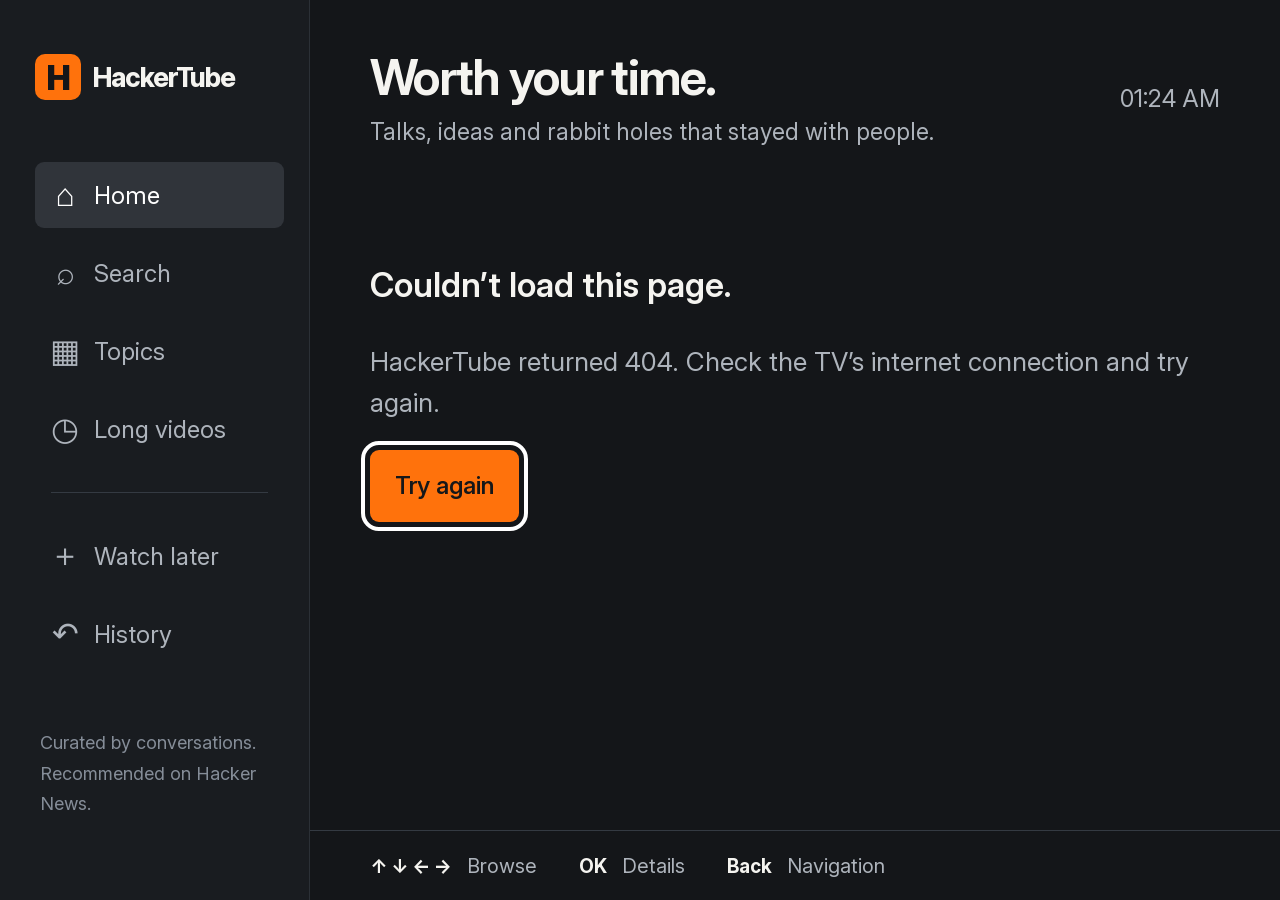
==== hackertube/index.html @ 58c92b14 "Publish HackerTube Samsung TV app v1.0.1" ====
<!doctype html>
<html lang="en">
<head>
  <meta charset="utf-8">
  <meta name="viewport" content="width=1920">
  <title>HackerTube</title>
  <link rel="icon" href="img/icon.png">
  <link rel="stylesheet" href="css/app.css">
</head>
<body>
  <aside class="rail">
    <div class="brand"><span class="brand-icon">H</span><span>HackerTube</span></div>
    <nav aria-label="Main navigation">
      <button data-page="home"><span class="nav-icon">⌂</span>Home</button>
      <button data-page="search"><span class="nav-icon">⌕</span>Search</button>
      <button data-page="topics"><span class="nav-icon">▦</span>Topics</button>
      <button data-page="longs"><span class="nav-icon">◷</span>Long videos</button>
      <div class="nav-divider"></div>
      <button data-page="saved"><span class="nav-icon">＋</span>Watch later</button>
      <button data-page="history"><span class="nav-icon">↶</span>History</button>
    </nav>
    <div class="rail-note">Curated by conversations.<br>Recommended on Hacker News.</div>
  </aside>
  <main id="main">
    <header><div><h1 id="heading">Worth your time.</h1><p id="subtitle">Talks, ideas and rabbit holes that stayed with people.</p></div><span id="clock"></span></header>
    <section id="content" aria-live="polite"><p class="status">Loading videos…</p></section>
  </main>
  <footer id="hint"><span><b>↑ ↓ ← →</b> Browse</span><span><b>OK</b> Details</span><span><b>Back</b> Navigation</span></footer>
  <div id="overlay" hidden></div>
  <div id="toast" role="status" hidden></div>
  <script src="js/core.js"></script>
  <script src="js/api.js"></script>
  <script src="js/tizen.js"></script>
  <script src="js/main.js"></script>
</body>
</html>
---- hackertube/css/app.css ----
@font-face{font-family:Inter;src:url('../fonts/InterVariable.woff2') format('woff2');font-weight:100 900;font-display:swap}
:root{--bg:#141619;--surface:#22262b;--text:#f5f4f0;--muted:#aeb4bc;--accent:#ff720c;--line:#343a42}
*{box-sizing:border-box}html,body{margin:0;width:100%;height:100%;overflow:hidden;background:var(--bg);color:var(--text);font-family:Inter,Arial,sans-serif;font-size:26px}
button,input{font:inherit;color:inherit}button{cursor:pointer;border:0;background:none;text-align:left}button:focus{outline:4px solid var(--accent);outline-offset:5px}button:disabled{opacity:.45;cursor:default}[hidden]{display:none!important}
.rail{position:absolute;left:0;top:0;bottom:0;width:310px;padding:54px 25px 50px 35px;background:#191c20;border-right:1px solid #2b3036}
.brand{display:flex;align-items:center;gap:12px;font-size:27px;font-weight:750;letter-spacing:-1px;margin-bottom:62px}.brand-icon{display:inline-flex;justify-content:center;align-items:center;width:46px;height:46px;border-radius:10px;background:var(--accent);color:#141619;font-size:34px;font-weight:850;letter-spacing:-2px}
nav{display:flex;flex-direction:column;gap:12px}nav button{display:flex;align-items:center;gap:15px;height:66px;border-radius:9px;padding:0 16px;color:var(--muted);font-size:24px;white-space:nowrap}nav button.active{background:#30343a;color:white}nav button:focus{background:var(--text);color:#15171a;outline:0}.nav-icon{font-family:Arial,sans-serif;display:inline-flex;width:28px;justify-content:center;font-size:32px}.nav-divider{height:1px;background:var(--line);margin:18px 16px}.rail-note{position:absolute;bottom:80px;left:40px;right:25px;color:#858d98;font-size:18px;line-height:1.7}
main{position:absolute;left:310px;right:0;top:0;bottom:70px;padding:48px 60px 0}header{display:flex;align-items:center;justify-content:space-between;margin-bottom:35px;min-height:100px}h1{font-weight:650;font-size:49px;line-height:1.15;letter-spacing:-1.7px;margin:0 0 12px}header p{margin:0;color:var(--muted);font-size:23px}#clock{font-size:24px;color:var(--muted);padding-left:30px;white-space:nowrap}
#content{overflow:auto;height:calc(100% - 135px);padding:12px 12px 40px;margin:0 -12px;scrollbar-width:none}#content::-webkit-scrollbar{display:none}.grid{display:grid;grid-template-columns:repeat(3,minmax(0,1fr));gap:35px 28px;padding:0 0 15px}.card{display:block;min-width:0;width:100%;border-radius:12px;padding:0 0 9px;transition:background .12s}.card:focus{background:#262b32;outline-offset:7px}.thumb{position:relative;display:block;width:100%;height:250px;border-radius:11px;overflow:hidden;background:#303640}.thumb img{width:100%;height:100%;object-fit:cover;display:block}.duration{position:absolute;bottom:12px;right:12px;padding:4px 9px;background:rgba(0,0,0,.82);border-radius:5px;font-size:18px;font-weight:600}.card-title{display:-webkit-box;-webkit-box-orient:vertical;-webkit-line-clamp:2;overflow:hidden;font-weight:600;line-height:1.3;font-size:25px;margin:16px 7px 8px;height:65px;letter-spacing:-.3px}.card-sub{display:block;margin:0 7px;color:var(--muted);font-size:20px;white-space:nowrap;overflow:hidden;text-overflow:ellipsis}.card-reason{display:block;color:#e1ad82;margin:9px 7px 0;font-size:17px;white-space:nowrap;overflow:hidden;text-overflow:ellipsis;min-height:21px}
.status{color:var(--muted);line-height:1.6;padding:35px 0;max-width:900px}.status h2{color:var(--text);font-size:34px;font-weight:600}.action{display:inline-block;padding:17px 25px;background:#343a43;border-radius:9px;font-size:24px;font-weight:550;min-height:64px}.action.primary{background:var(--accent);color:#161719}.action:focus{outline-color:white}.pager{display:flex;gap:24px;margin:35px 0 20px;align-items:center}.pager span{color:var(--muted);font-size:21px}.section-title{font-size:29px;font-weight:550;margin:35px 0 22px}.section-title:first-child{margin-top:0}.topics{display:grid;grid-template-columns:repeat(3,minmax(0,1fr));gap:18px}.topic{background:var(--surface);border-radius:9px;padding:22px;min-height:90px;font-size:24px}
footer{position:absolute;bottom:0;left:310px;right:0;height:70px;border-top:1px solid var(--line);display:flex;align-items:center;gap:42px;padding:0 60px;background:var(--bg);font-size:20px;color:var(--muted)}footer b{font-size:19px;color:var(--text);margin-right:10px}
.detail{display:grid;grid-template-columns:550px 1fr;gap:45px;padding:0 0 35px}.detail-image{width:550px;height:310px;object-fit:cover;border-radius:14px;background:var(--surface)}.detail h2{font-size:39px;line-height:1.22;font-weight:650;letter-spacing:-1px;margin:0 0 16px}.detail-meta{color:var(--muted);font-size:23px;line-height:1.5}.detail-actions{display:flex;flex-wrap:wrap;gap:20px;margin:28px 0}.detail .summary{font-size:26px;line-height:1.6;margin:15px 0 25px}.why{border-left:4px solid var(--accent);padding:4px 0 4px 25px;font-size:25px;line-height:1.6;color:#dfc9b6}.detail-side{color:var(--muted);font-size:21px;line-height:1.6;margin-top:24px}.detail-side strong{color:var(--text)}.detail-back{margin-bottom:28px}.error{color:#ffc4ac;font-size:23px;line-height:1.5}
#overlay{position:absolute;inset:0;z-index:10;background:rgba(0,0,0,.8);display:flex;align-items:center;justify-content:center}.dialog{background:#20242a;width:1080px;padding:45px 55px;border:1px solid #4e5661;border-radius:20px;box-shadow:0 25px 100px #000}.dialog h2{font-size:38px;margin:0 0 24px;letter-spacing:-1px}.dialog p{color:var(--muted);line-height:1.5}.dialog .buttons{display:flex;gap:22px;margin-top:28px}.search-value{width:100%;background:#141619;border:1px solid #606976;border-radius:8px;padding:18px 22px;min-height:75px;font-size:32px;outline:none;margin-bottom:28px}.search-value:focus{border:3px solid var(--accent);padding:16px 20px}.keys{display:grid;grid-template-columns:repeat(10,1fr);gap:12px}.key{background:#343a43;border-radius:7px;padding:15px 0;text-align:center;font-size:28px}.key:focus{background:var(--text);color:#141619;outline-color:var(--accent)}.keyboard-note{font-size:19px;margin:24px 0 0;color:var(--muted)}#toast{position:absolute;bottom:100px;left:50%;transform:translateX(-50%);background:var(--text);color:#141619;padding:18px 30px;border-radius:10px;font-size:23px;z-index:20;max-width:1000px;box-shadow:0 8px 30px #0008}
@media(prefers-reduced-motion:reduce){*{transition:none!important;scroll-behavior:auto!important}}
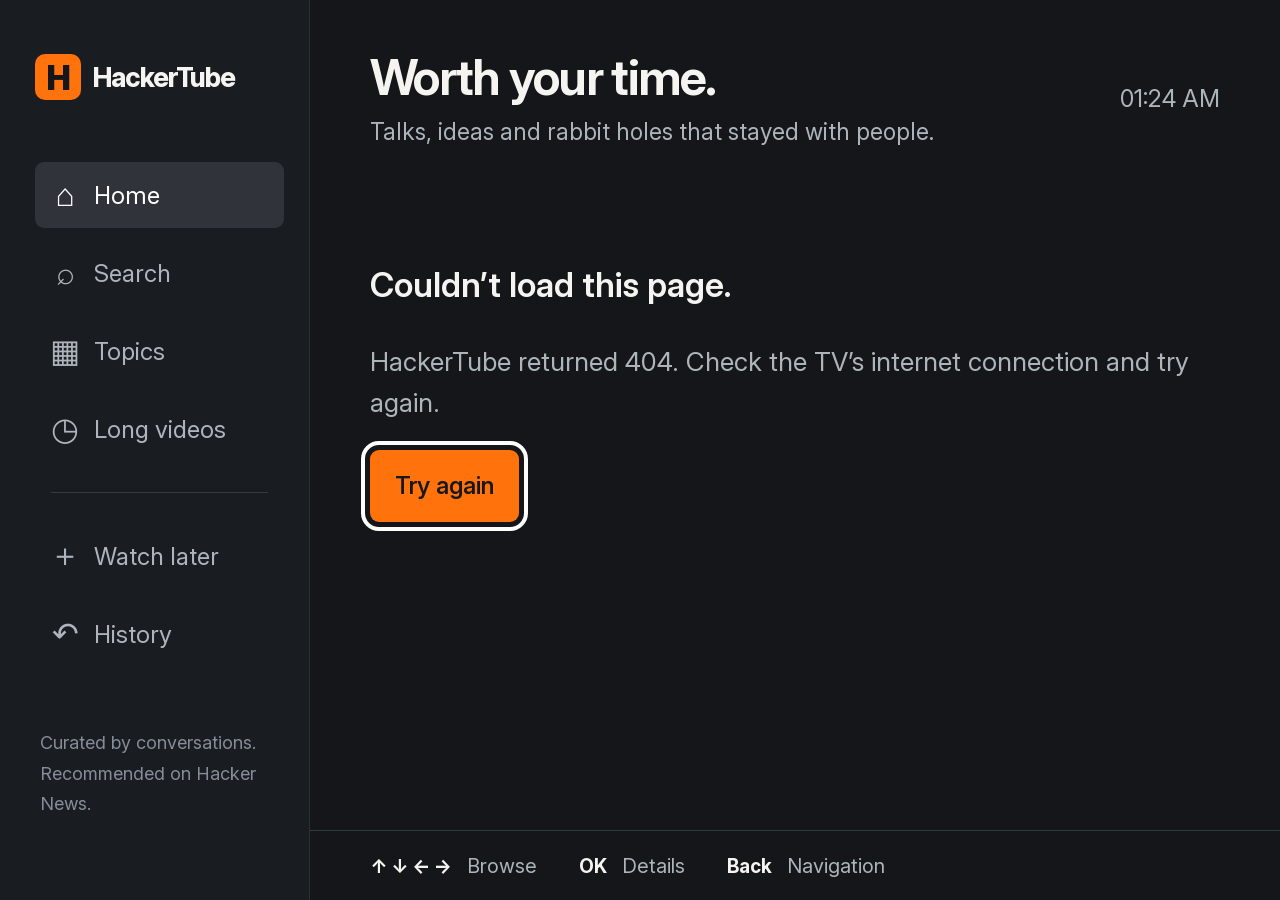
==== commit c77aa30d: "Add embedded playback alongside YouTube app choice" ====
--- a/hackertube/index.html
+++ b/hackertube/index.html
@@ -31,6 +31,7 @@
   <script src="js/core.js"></script>
   <script src="js/api.js"></script>
   <script src="js/tizen.js"></script>
+  <script src="js/player.js"></script>
   <script src="js/main.js"></script>
 </body>
 </html>
--- a/hackertube/css/app.css
+++ b/hackertube/css/app.css
@@ -12,3 +12,5 @@
 .detail{display:grid;grid-template-columns:550px 1fr;gap:45px;padding:0 0 35px}.detail-image{width:550px;height:310px;object-fit:cover;border-radius:14px;background:var(--surface)}.detail h2{font-size:39px;line-height:1.22;font-weight:650;letter-spacing:-1px;margin:0 0 16px}.detail-meta{color:var(--muted);font-size:23px;line-height:1.5}.detail-actions{display:flex;flex-wrap:wrap;gap:20px;margin:28px 0}.detail .summary{font-size:26px;line-height:1.6;margin:15px 0 25px}.why{border-left:4px solid var(--accent);padding:4px 0 4px 25px;font-size:25px;line-height:1.6;color:#dfc9b6}.detail-side{color:var(--muted);font-size:21px;line-height:1.6;margin-top:24px}.detail-side strong{color:var(--text)}.detail-back{margin-bottom:28px}.error{color:#ffc4ac;font-size:23px;line-height:1.5}
 #overlay{position:absolute;inset:0;z-index:10;background:rgba(0,0,0,.8);display:flex;align-items:center;justify-content:center}.dialog{background:#20242a;width:1080px;padding:45px 55px;border:1px solid #4e5661;border-radius:20px;box-shadow:0 25px 100px #000}.dialog h2{font-size:38px;margin:0 0 24px;letter-spacing:-1px}.dialog p{color:var(--muted);line-height:1.5}.dialog .buttons{display:flex;gap:22px;margin-top:28px}.search-value{width:100%;background:#141619;border:1px solid #606976;border-radius:8px;padding:18px 22px;min-height:75px;font-size:32px;outline:none;margin-bottom:28px}.search-value:focus{border:3px solid var(--accent);padding:16px 20px}.keys{display:grid;grid-template-columns:repeat(10,1fr);gap:12px}.key{background:#343a43;border-radius:7px;padding:15px 0;text-align:center;font-size:28px}.key:focus{background:var(--text);color:#141619;outline-color:var(--accent)}.keyboard-note{font-size:19px;margin:24px 0 0;color:var(--muted)}#toast{position:absolute;bottom:100px;left:50%;transform:translateX(-50%);background:var(--text);color:#141619;padding:18px 30px;border-radius:10px;font-size:23px;z-index:20;max-width:1000px;box-shadow:0 8px 30px #0008}
 @media(prefers-reduced-motion:reduce){*{transition:none!important;scroll-behavior:auto!important}}
+
+.player-view{position:absolute;inset:0;background:#000;display:flex;flex-direction:column}.player-view iframe{display:block;width:100%;height:calc(100% - 180px);border:0;background:#000}.player-bar{height:180px;padding:18px 40px;background:#191c20;border-top:1px solid var(--line);display:flex;flex-wrap:wrap;align-items:center;gap:12px 30px}.player-info{flex:1;min-width:0;display:flex;flex-direction:column;gap:10px}.player-info strong{font-size:24px;white-space:nowrap;overflow:hidden;text-overflow:ellipsis}.player-info span{font-size:21px;color:var(--muted)}.player-info span.error{color:#ffc4ac}.player-actions{display:flex;gap:18px}.player-actions .action{font-size:22px;padding:15px 22px}.player-hints{width:100%;margin:0;color:var(--muted);font-size:20px;text-align:center}#player-remote{position:absolute;top:0;left:0;width:1px;height:1px;opacity:0;padding:0;outline:0}
